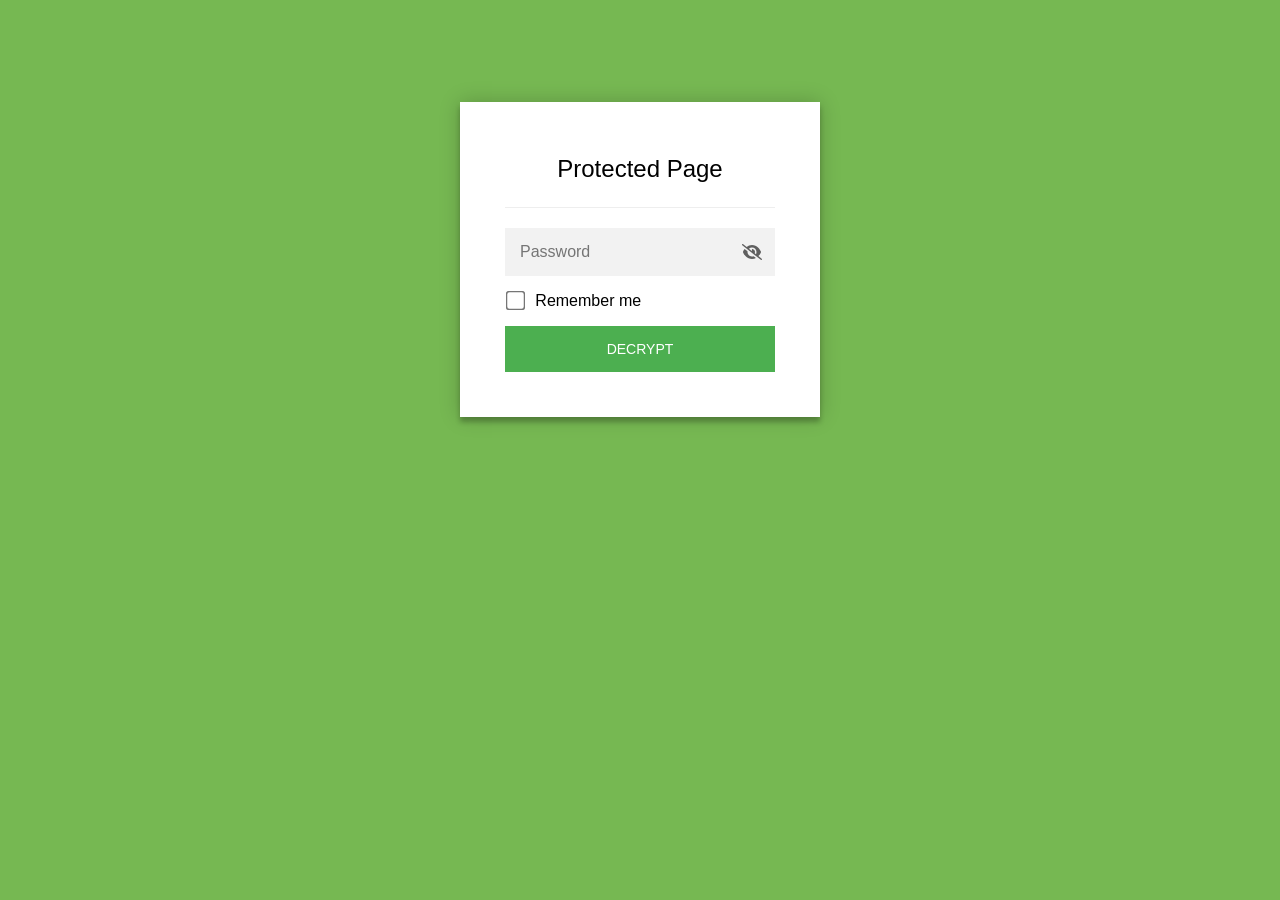
==== brightbid.html @ 8897394f "Portfolio Built from main at 8172bd6. Output only: no shared history, no working material, no unrele" ====
<!DOCTYPE html>
<html class="staticrypt-html">
    <head>
        <meta charset="utf-8" />
        <title>Protected Page</title>
        <meta name="viewport" content="width=device-width, initial-scale=1" />

        <!-- do not cache this page -->
        <meta http-equiv="cache-control" content="max-age=0" />
        <meta http-equiv="cache-control" content="no-cache" />
        <meta http-equiv="expires" content="0" />
        <meta http-equiv="expires" content="Tue, 01 Jan 1980 1:00:00 GMT" />
        <meta http-equiv="pragma" content="no-cache" />

        <style>
            .staticrypt-hr {
                margin-top: 20px;
                margin-bottom: 20px;
                border: 0;
                border-top: 1px solid #eee;
            }

            .staticrypt-page {
                width: 360px;
                padding: 8% 0 0;
                margin: auto;
                box-sizing: border-box;
            }

            .staticrypt-form {
                position: relative;
                z-index: 1;
                background: #ffffff;
                max-width: 360px;
                margin: 0 auto 100px;
                padding: 45px;
                text-align: center;
                box-shadow: 0 0 20px 0 rgba(0, 0, 0, 0.2), 0 5px 5px 0 rgba(0, 0, 0, 0.24);
            }

            .staticrypt-form input[type="password"],
            input[type="text"] {
                background: inherit;
                border: 0;
                box-sizing: border-box; /* This ensures padding is included in the total width */
                font-size: 14px;
                outline: 0;
                padding: 15px 30px 15px 15px; /* Adjust the padding to ensure there is space for the icon */
                width: 100%;
            }

            .staticrypt-password-container {
                position: relative;
                outline: 0;
                background: #f2f2f2;
                width: 100%;
                border: 0;
                margin: 0 0 15px;
                box-sizing: border-box;
            }

            .staticrypt-toggle-password-visibility {
                cursor: pointer;
                height: 20px;
                opacity: 60%;
                padding: 13px;
                position: absolute;
                right: 0;
                top: 50%;
                transform: translateY(-50%);
                width: 20px;
            }

            .staticrypt-form .staticrypt-decrypt-button {
                text-transform: uppercase;
                outline: 0;
                background: #4CAF50;
                width: 100%;
                border: 0;
                padding: 15px;
                color: #ffffff;
                font-size: 14px;
                cursor: pointer;
            }

            .staticrypt-form .staticrypt-decrypt-button:hover,
            .staticrypt-form .staticrypt-decrypt-button:active,
            .staticrypt-form .staticrypt-decrypt-button:focus {
                background: #4CAF50;
                filter: brightness(92%);
            }

            .staticrypt-html {
                height: 100%;
            }

            .staticrypt-body {
                height: 100%;
                margin: 0;
            }

            .staticrypt-content {
                height: 100%;
                margin-bottom: 1em;
                background: #76B852;
                font-family: "Arial", sans-serif;
                -webkit-font-smoothing: antialiased;
                -moz-osx-font-smoothing: grayscale;
            }

            .staticrypt-instructions {
                margin-top: -1em;
                margin-bottom: 1em;
            }

            .staticrypt-title {
                font-size: 1.5em;
            }

            label.staticrypt-remember {
                display: flex;
                align-items: center;
                margin-bottom: 1em;
            }

            .staticrypt-remember input[type="checkbox"] {
                transform: scale(1.5);
                margin-right: 1em;
            }

            .hidden {
                display: none !important;
            }

            .staticrypt-spinner-container {
                height: 100%;
                display: flex;
                align-items: center;
                justify-content: center;
            }

            .staticrypt-spinner {
                display: inline-block;
                width: 2rem;
                height: 2rem;
                vertical-align: text-bottom;
                border: 0.25em solid gray;
                border-right-color: transparent;
                border-radius: 50%;
                -webkit-animation: spinner-border 0.75s linear infinite;
                animation: spinner-border 0.75s linear infinite;
                animation-duration: 0.75s;
                animation-timing-function: linear;
                animation-delay: 0s;
                animation-iteration-count: infinite;
                animation-direction: normal;
                animation-fill-mode: none;
                animation-play-state: running;
                animation-name: spinner-border;
            }

            @keyframes spinner-border {
                100% {
                    transform: rotate(360deg);
                }
            }

            @media screen and (-webkit-min-device-pixel-ratio: 0) {
                .staticrypt-form input[type="password"],
                input[type="text"] {
                    font-size: 16px;
                }
            }
        </style>
    </head>

    <body class="staticrypt-body">
        <div id="staticrypt_loading" class="staticrypt-spinner-container">
            <div class="staticrypt-spinner"></div>
        </div>

        <div id="staticrypt_content" class="staticrypt-content hidden">
            <div class="staticrypt-page">
                <div class="staticrypt-form">
                    <div class="staticrypt-instructions">
                        <p class="staticrypt-title">Protected Page</p>
                        <p></p>
                    </div>

                    <hr class="staticrypt-hr" />

                    <form id="staticrypt-form" action="#" method="post">
                        <div class="staticrypt-password-container">
                            <input
                                id="staticrypt-password"
                                type="password"
                                name="password"
                                placeholder="Password"
                                autofocus
                            />

                            <img
                                class="staticrypt-toggle-password-visibility"
                                alt="Show password"
                                title="Show password"
                                src="[data-uri]"
                            />
                        </div>

                        <label id="staticrypt-remember-label" class="staticrypt-remember hidden">
                            <input id="staticrypt-remember" type="checkbox" name="remember" />
                            Remember me
                        </label>

                        <input type="submit" class="staticrypt-decrypt-button" value="DECRYPT" />
                    </form>
                </div>
            </div>
        </div>

        <script>
            // these variables will be filled when generating the file - the template format is 'variable_name'
            const staticryptInitiator = ((function(){
  const exports = {};
  const cryptoEngine = ((function(){
  const exports = {};
  const { subtle } = crypto;

const IV_BITS = 16 * 8;
const HEX_BITS = 4;
const ENCRYPTION_ALGO = "AES-CBC";

/**
 * Translates between utf8 encoded hexadecimal strings
 * and Uint8Array bytes.
 */
const HexEncoder = {
    /**
     * hex string -> bytes
     * @param {string} hexString
     * @returns {Uint8Array}
     */
    parse: function (hexString) {
        if (hexString.length % 2 !== 0) throw "Invalid hexString";
        const arrayBuffer = new Uint8Array(hexString.length / 2);

        for (let i = 0; i < hexString.length; i += 2) {
            const byteValue = parseInt(hexString.substring(i, i + 2), 16);
            if (isNaN(byteValue)) {
                throw "Invalid hexString";
            }
            arrayBuffer[i / 2] = byteValue;
        }
        return arrayBuffer;
    },

    /**
     * bytes -> hex string
     * @param {Uint8Array} bytes
     * @returns {string}
     */
    stringify: function (bytes) {
        const hexBytes = [];

        for (let i = 0; i < bytes.length; ++i) {
            let byteString = bytes[i].toString(16);
            if (byteString.length < 2) {
                byteString = "0" + byteString;
            }
            hexBytes.push(byteString);
        }
        return hexBytes.join("");
    },
};

/**
 * Translates between utf8 strings and Uint8Array bytes.
 */
const UTF8Encoder = {
    parse: function (str) {
        return new TextEncoder().encode(str);
    },

    stringify: function (bytes) {
        return new TextDecoder().decode(bytes);
    },
};

/**
 * Salt and encrypt a msg with a password.
 */
async function encrypt(msg, hashedPassword) {
    // Must be 16 bytes, unpredictable, and preferably cryptographically random. However, it need not be secret.
    // https://developer.mozilla.org/en-US/docs/Web/API/SubtleCrypto/encrypt#parameters
    const iv = crypto.getRandomValues(new Uint8Array(IV_BITS / 8));

    const key = await subtle.importKey("raw", HexEncoder.parse(hashedPassword), ENCRYPTION_ALGO, false, ["encrypt"]);

    const encrypted = await subtle.encrypt(
        {
            name: ENCRYPTION_ALGO,
            iv: iv,
        },
        key,
        UTF8Encoder.parse(msg)
    );

    // iv will be 32 hex characters, we prepend it to the ciphertext for use in decryption
    return HexEncoder.stringify(iv) + HexEncoder.stringify(new Uint8Array(encrypted));
}
exports.encrypt = encrypt;

/**
 * Decrypt a salted msg using a password.
 *
 * @param {string} encryptedMsg
 * @param {string} hashedPassword
 * @returns {Promise<string>}
 */
async function decrypt(encryptedMsg, hashedPassword) {
    const ivLength = IV_BITS / HEX_BITS;
    const iv = HexEncoder.parse(encryptedMsg.substring(0, ivLength));
    const encrypted = encryptedMsg.substring(ivLength);

    const key = await subtle.importKey("raw", HexEncoder.parse(hashedPassword), ENCRYPTION_ALGO, false, ["decrypt"]);

    const outBuffer = await subtle.decrypt(
        {
            name: ENCRYPTION_ALGO,
            iv: iv,
        },
        key,
        HexEncoder.parse(encrypted)
    );

    return UTF8Encoder.stringify(new Uint8Array(outBuffer));
}
exports.decrypt = decrypt;

/**
 * Salt and hash the password so it can be stored in localStorage without opening a password reuse vulnerability.
 *
 * @param {string} password
 * @param {string} salt
 * @returns {Promise<string>}
 */
async function hashPassword(password, salt) {
    // we hash the password in multiple steps, each adding more iterations. This is because we used to allow less
    // iterations, so for backward compatibility reasons, we need to support going from that to more iterations.
    let hashedPassword = await hashLegacyRound(password, salt);

    hashedPassword = await hashSecondRound(hashedPassword, salt);

    return hashThirdRound(hashedPassword, salt);
}
exports.hashPassword = hashPassword;

/**
 * This hashes the password with 1k iterations. This is a low number, we need this function to support backwards
 * compatibility.
 *
 * @param {string} password
 * @param {string} salt
 * @returns {Promise<string>}
 */
function hashLegacyRound(password, salt) {
    return pbkdf2(password, salt, 1000, "SHA-1");
}
exports.hashLegacyRound = hashLegacyRound;

/**
 * Add a second round of iterations. This is because we used to use 1k, so for backwards compatibility with
 * remember-me/autodecrypt links, we need to support going from that to more iterations.
 *
 * @param hashedPassword
 * @param salt
 * @returns {Promise<string>}
 */
function hashSecondRound(hashedPassword, salt) {
    return pbkdf2(hashedPassword, salt, 14000, "SHA-256");
}
exports.hashSecondRound = hashSecondRound;

/**
 * Add a third round of iterations to bring total number to 600k. This is because we used to use 1k, then 15k, so for
 * backwards compatibility with remember-me/autodecrypt links, we need to support going from that to more iterations.
 *
 * @param hashedPassword
 * @param salt
 * @returns {Promise<string>}
 */
function hashThirdRound(hashedPassword, salt) {
    return pbkdf2(hashedPassword, salt, 585000, "SHA-256");
}
exports.hashThirdRound = hashThirdRound;

/**
 * Salt and hash the password so it can be stored in localStorage without opening a password reuse vulnerability.
 *
 * @param {string} password
 * @param {string} salt
 * @param {int} iterations
 * @param {string} hashAlgorithm
 * @returns {Promise<string>}
 */
async function pbkdf2(password, salt, iterations, hashAlgorithm) {
    const key = await subtle.importKey("raw", UTF8Encoder.parse(password), "PBKDF2", false, ["deriveBits"]);

    const keyBytes = await subtle.deriveBits(
        {
            name: "PBKDF2",
            hash: hashAlgorithm,
            iterations,
            salt: UTF8Encoder.parse(salt),
        },
        key,
        256
    );

    return HexEncoder.stringify(new Uint8Array(keyBytes));
}

function generateRandomSalt() {
    const bytes = crypto.getRandomValues(new Uint8Array(128 / 8));

    return HexEncoder.stringify(new Uint8Array(bytes));
}
exports.generateRandomSalt = generateRandomSalt;

async function signMessage(hashedPassword, message) {
    const key = await subtle.importKey(
        "raw",
        HexEncoder.parse(hashedPassword),
        {
            name: "HMAC",
            hash: "SHA-256",
        },
        false,
        ["sign"]
    );
    const signature = await subtle.sign("HMAC", key, UTF8Encoder.parse(message));

    return HexEncoder.stringify(new Uint8Array(signature));
}
exports.signMessage = signMessage;

function getRandomAlphanum() {
    const possibleCharacters = "abcdefghijklmnopqrstuvwxyzABCDEFGHIJKLMNOPQRSTUVWXYZ0123456789";

    let byteArray;
    let parsedInt;

    // Keep generating new random bytes until we get a value that falls
    // within a range that can be evenly divided by possibleCharacters.length
    do {
        byteArray = crypto.getRandomValues(new Uint8Array(1));
        // extract the lowest byte to get an int from 0 to 255 (probably unnecessary, since we're only generating 1 byte)
        parsedInt = byteArray[0] & 0xff;
    } while (parsedInt >= 256 - (256 % possibleCharacters.length));

    // Take the modulo of the parsed integer to get a random number between 0 and totalLength - 1
    const randomIndex = parsedInt % possibleCharacters.length;

    return possibleCharacters[randomIndex];
}

/**
 * Generate a random string of a given length.
 *
 * @param {int} length
 * @returns {string}
 */
function generateRandomString(length) {
    let randomString = "";

    for (let i = 0; i < length; i++) {
        randomString += getRandomAlphanum();
    }

    return randomString;
}
exports.generateRandomString = generateRandomString;

  return exports;
})());
const codec = ((function(){
  const exports = {};
  /**
 * Initialize the codec with the provided cryptoEngine - this return functions to encode and decode messages.
 *
 * @param cryptoEngine - the engine to use for encryption / decryption
 */
function init(cryptoEngine) {
    const exports = {};

    /**
     * Top-level function for encoding a message.
     * Includes password hashing, encryption, and signing.
     *
     * @param {string} msg
     * @param {string} password
     * @param {string} salt
     *
     * @returns {string} The encoded text
     */
    async function encode(msg, password, salt) {
        const hashedPassword = await cryptoEngine.hashPassword(password, salt);

        const encrypted = await cryptoEngine.encrypt(msg, hashedPassword);

        // we use the hashed password in the HMAC because this is effectively what will be used a password (so we can store
        // it in localStorage safely, we don't use the clear text password)
        const hmac = await cryptoEngine.signMessage(hashedPassword, encrypted);

        return hmac + encrypted;
    }
    exports.encode = encode;

    /**
     * Encode using a password that has already been hashed. This is useful to encode multiple messages in a row, that way
     * we don't need to hash the password multiple times.
     *
     * @param {string} msg
     * @param {string} hashedPassword
     *
     * @returns {string} The encoded text
     */
    async function encodeWithHashedPassword(msg, hashedPassword) {
        const encrypted = await cryptoEngine.encrypt(msg, hashedPassword);

        // we use the hashed password in the HMAC because this is effectively what will be used a password (so we can store
        // it in localStorage safely, we don't use the clear text password)
        const hmac = await cryptoEngine.signMessage(hashedPassword, encrypted);

        return hmac + encrypted;
    }
    exports.encodeWithHashedPassword = encodeWithHashedPassword;

    /**
     * Top-level function for decoding a message.
     * Includes signature check and decryption.
     *
     * @param {string} signedMsg
     * @param {string} hashedPassword
     * @param {string} salt
     * @param {int} backwardCompatibleAttempt
     * @param {string} originalPassword
     *
     * @returns {Object} {success: true, decoded: string} | {success: false, message: string}
     */
    async function decode(signedMsg, hashedPassword, salt, backwardCompatibleAttempt = 0, originalPassword = "") {
        const encryptedHMAC = signedMsg.substring(0, 64);
        const encryptedMsg = signedMsg.substring(64);
        const decryptedHMAC = await cryptoEngine.signMessage(hashedPassword, encryptedMsg);

        if (decryptedHMAC !== encryptedHMAC) {
            // we have been raising the number of iterations in the hashing algorithm multiple times, so to support the old
            // remember-me/autodecrypt links we need to try bringing the old hashes up to speed.
            originalPassword = originalPassword || hashedPassword;
            if (backwardCompatibleAttempt === 0) {
                const updatedHashedPassword = await cryptoEngine.hashThirdRound(originalPassword, salt);

                return decode(signedMsg, updatedHashedPassword, salt, backwardCompatibleAttempt + 1, originalPassword);
            }
            if (backwardCompatibleAttempt === 1) {
                let updatedHashedPassword = await cryptoEngine.hashSecondRound(originalPassword, salt);
                updatedHashedPassword = await cryptoEngine.hashThirdRound(updatedHashedPassword, salt);

                return decode(signedMsg, updatedHashedPassword, salt, backwardCompatibleAttempt + 1, originalPassword);
            }

            return { success: false, message: "Signature mismatch" };
        }

        return {
            success: true,
            decoded: await cryptoEngine.decrypt(encryptedMsg, hashedPassword),
        };
    }
    exports.decode = decode;

    return exports;
}
exports.init = init;

  return exports;
})());
const decode = codec.init(cryptoEngine).decode;

/**
 * Initialize the staticrypt module, that exposes functions callbable by the password_template.
 *
 * @param {{
 *  staticryptEncryptedMsgUniqueVariableName: string,
 *  isRememberEnabled: boolean,
 *  rememberDurationInDays: number,
 *  staticryptSaltUniqueVariableName: string,
 * }} staticryptConfig - object of data that is stored on the password_template at encryption time.
 *
 * @param {{
 *  rememberExpirationKey: string,
 *  rememberPassphraseKey: string,
 *  replaceHtmlCallback: function,
 *  clearLocalStorageCallback: function,
 * }} templateConfig - object of data that can be configured by a custom password_template.
 */
function init(staticryptConfig, templateConfig) {
    const exports = {};

    /**
     * Decrypt our encrypted page, replace the whole HTML.
     *
     * @param {string} hashedPassword
     * @returns {Promise<boolean>}
     */
    async function decryptAndReplaceHtml(hashedPassword) {
        const { staticryptEncryptedMsgUniqueVariableName, staticryptSaltUniqueVariableName } = staticryptConfig;
        const { replaceHtmlCallback } = templateConfig;

        const result = await decode(
            staticryptEncryptedMsgUniqueVariableName,
            hashedPassword,
            staticryptSaltUniqueVariableName
        );
        if (!result.success) {
            return false;
        }
        const plainHTML = result.decoded;

        // if the user configured a callback call it, otherwise just replace the whole HTML
        if (typeof replaceHtmlCallback === "function") {
            replaceHtmlCallback(plainHTML);
        } else {
            document.write(plainHTML);
            document.close();
        }

        return true;
    }

    /**
     * Attempt to decrypt the page and replace the whole HTML.
     *
     * @param {string} password
     * @param {boolean} isRememberChecked
     *
     * @returns {Promise<{isSuccessful: boolean, hashedPassword?: string}>} - we return an object, so that if we want to
     *   expose more information in the future we can do it without breaking the password_template
     */
    async function handleDecryptionOfPage(password, isRememberChecked) {
        const { staticryptSaltUniqueVariableName } = staticryptConfig;

        // decrypt and replace the whole page
        const hashedPassword = await cryptoEngine.hashPassword(password, staticryptSaltUniqueVariableName);
        return handleDecryptionOfPageFromHash(hashedPassword, isRememberChecked);
    }
    exports.handleDecryptionOfPage = handleDecryptionOfPage;

    async function handleDecryptionOfPageFromHash(hashedPassword, isRememberChecked) {
        const { isRememberEnabled, rememberDurationInDays } = staticryptConfig;
        const { rememberExpirationKey, rememberPassphraseKey } = templateConfig;

        const isDecryptionSuccessful = await decryptAndReplaceHtml(hashedPassword);

        if (!isDecryptionSuccessful) {
            return {
                isSuccessful: false,
                hashedPassword,
            };
        }

        // remember the hashedPassword and set its expiration if necessary
        if (isRememberEnabled && isRememberChecked) {
            window.localStorage.setItem(rememberPassphraseKey, hashedPassword);

            // set the expiration if the duration isn't 0 (meaning no expiration)
            if (rememberDurationInDays > 0) {
                window.localStorage.setItem(
                    rememberExpirationKey,
                    (new Date().getTime() + rememberDurationInDays * 24 * 60 * 60 * 1000).toString()
                );
            }
        }

        return {
            isSuccessful: true,
            hashedPassword,
        };
    }
    exports.handleDecryptionOfPageFromHash = handleDecryptionOfPageFromHash;

    /**
     * Clear localstorage from staticrypt related values
     */
    function clearLocalStorage() {
        const { clearLocalStorageCallback, rememberExpirationKey, rememberPassphraseKey } = templateConfig;

        if (typeof clearLocalStorageCallback === "function") {
            clearLocalStorageCallback();
        } else {
            localStorage.removeItem(rememberPassphraseKey);
            localStorage.removeItem(rememberExpirationKey);
        }
    }

    async function handleDecryptOnLoad() {
        let isSuccessful = await decryptOnLoadFromUrl();

        if (!isSuccessful) {
            isSuccessful = await decryptOnLoadFromRememberMe();
        }

        return { isSuccessful };
    }
    exports.handleDecryptOnLoad = handleDecryptOnLoad;

    /**
     * Clear storage if we are logging out
     *
     * @returns {boolean} - whether we logged out
     */
    function logoutIfNeeded() {
        const logoutKey = "staticrypt_logout";

        // handle logout through query param
        const queryParams = new URLSearchParams(window.location.search);
        if (queryParams.has(logoutKey)) {
            clearLocalStorage();
            return true;
        }

        // handle logout through URL fragment
        const hash = window.location.hash.substring(1);
        if (hash.includes(logoutKey)) {
            clearLocalStorage();
            return true;
        }

        return false;
    }

    /**
     * To be called on load: check if we want to try to decrypt and replace the HTML with the decrypted content, and
     * try to do it if needed.
     *
     * @returns {Promise<boolean>} true if we derypted and replaced the whole page, false otherwise
     */
    async function decryptOnLoadFromRememberMe() {
        const { rememberDurationInDays } = staticryptConfig;
        const { rememberExpirationKey, rememberPassphraseKey } = templateConfig;

        // if we are login out, terminate
        if (logoutIfNeeded()) {
            return false;
        }

        // if there is expiration configured, check if we're not beyond the expiration
        if (rememberDurationInDays && rememberDurationInDays > 0) {
            const expiration = localStorage.getItem(rememberExpirationKey),
                isExpired = expiration && new Date().getTime() > parseInt(expiration);

            if (isExpired) {
                clearLocalStorage();
                return false;
            }
        }

        const hashedPassword = localStorage.getItem(rememberPassphraseKey);

        if (hashedPassword) {
            // try to decrypt
            const isDecryptionSuccessful = await decryptAndReplaceHtml(hashedPassword);

            // if the decryption is unsuccessful the password might be wrong - silently clear the saved data and let
            // the user fill the password form again
            if (!isDecryptionSuccessful) {
                clearLocalStorage();
                return false;
            }

            return true;
        }

        return false;
    }

    async function decryptOnLoadFromUrl() {
        const passwordKey = "staticrypt_pwd";
        const rememberMeKey = "remember_me";

        // try to get the password from the query param (for backward compatibility - we now want to avoid this method,
        // since it sends the hashed password to the server which isn't needed)
        const queryParams = new URLSearchParams(window.location.search);
        const hashedPasswordQuery = queryParams.get(passwordKey);
        const rememberMeQuery = queryParams.get(rememberMeKey);

        const urlFragment = window.location.hash.substring(1);
        // get the password from the url fragment
        const hashedPasswordRegexMatch = urlFragment.match(new RegExp(passwordKey + "=([^&]*)"));
        const hashedPasswordFragment = hashedPasswordRegexMatch ? hashedPasswordRegexMatch[1] : null;
        const rememberMeFragment = urlFragment.includes(rememberMeKey);

        const hashedPassword = hashedPasswordFragment || hashedPasswordQuery;
        const rememberMe = rememberMeFragment || rememberMeQuery;

        if (hashedPassword) {
            return handleDecryptionOfPageFromHash(hashedPassword, rememberMe);
        }

        return false;
    }

    return exports;
}
exports.init = init;

  return exports;
})());
            const templateError = "Bad password!",
                templateToggleAltShow = "Show password",
                templateToggleAltHide = "Hide password",
                isRememberEnabled = true,
                staticryptConfig = {"staticryptEncryptedMsgUniqueVariableName":"[base64]","isRememberEnabled":true,"rememberDurationInDays":30,"staticryptSaltUniqueVariableName":"61675586ed1fb20c88b6c88d6d64da30"};

            // you can edit these values to customize some of the behavior of StatiCrypt
            const templateConfig = {
                rememberExpirationKey: "staticrypt_expiration",
                rememberPassphraseKey: "staticrypt_passphrase",
                replaceHtmlCallback: null,
                clearLocalStorageCallback: null,
            };

            // init the staticrypt engine
            const staticrypt = staticryptInitiator.init(staticryptConfig, templateConfig);

            // try to automatically decrypt on load if there is a saved password
            window.onload = async function () {
                const { isSuccessful } = await staticrypt.handleDecryptOnLoad();

                // if we didn't decrypt anything on load, show the password prompt. Otherwise the content has already been
                // replaced, no need to do anything
                if (!isSuccessful) {
                    // hide loading screen
                    document.getElementById("staticrypt_loading").classList.add("hidden");
                    document.getElementById("staticrypt_content").classList.remove("hidden");
                    document.getElementById("staticrypt-password").focus();

                    // show the remember me checkbox
                    if (isRememberEnabled) {
                        document.getElementById("staticrypt-remember-label").classList.remove("hidden");
                    }
                }
            };

            // toggle password visibility
            const toggleIcon = document.querySelector(".staticrypt-toggle-password-visibility");
            // these two icons are coming from FontAwesome
            const imgSrcEyeClosed =
                "[data-uri]";
            const imgSrcEyeOpened =
                "[data-uri]";
            toggleIcon.addEventListener("click", function () {
                const passwordInput = document.getElementById("staticrypt-password");
                if (passwordInput.type === "password") {
                    passwordInput.type = "text";
                    toggleIcon.src = imgSrcEyeOpened;
                    toggleIcon.alt = templateToggleAltHide;
                    toggleIcon.title = templateToggleAltHide;
                } else {
                    passwordInput.type = "password";
                    toggleIcon.src = imgSrcEyeClosed;
                    toggleIcon.alt = templateToggleAltShow;
                    toggleIcon.title = templateToggleAltShow;
                }
            });

            // handle password form submission
            document.getElementById("staticrypt-form").addEventListener("submit", async function (e) {
                e.preventDefault();

                const password = document.getElementById("staticrypt-password").value,
                    isRememberChecked = document.getElementById("staticrypt-remember").checked;

                const { isSuccessful } = await staticrypt.handleDecryptionOfPage(password, isRememberChecked);

                if (!isSuccessful) {
                    alert(templateError);
                }
            });
        </script>
    </body>
</html>
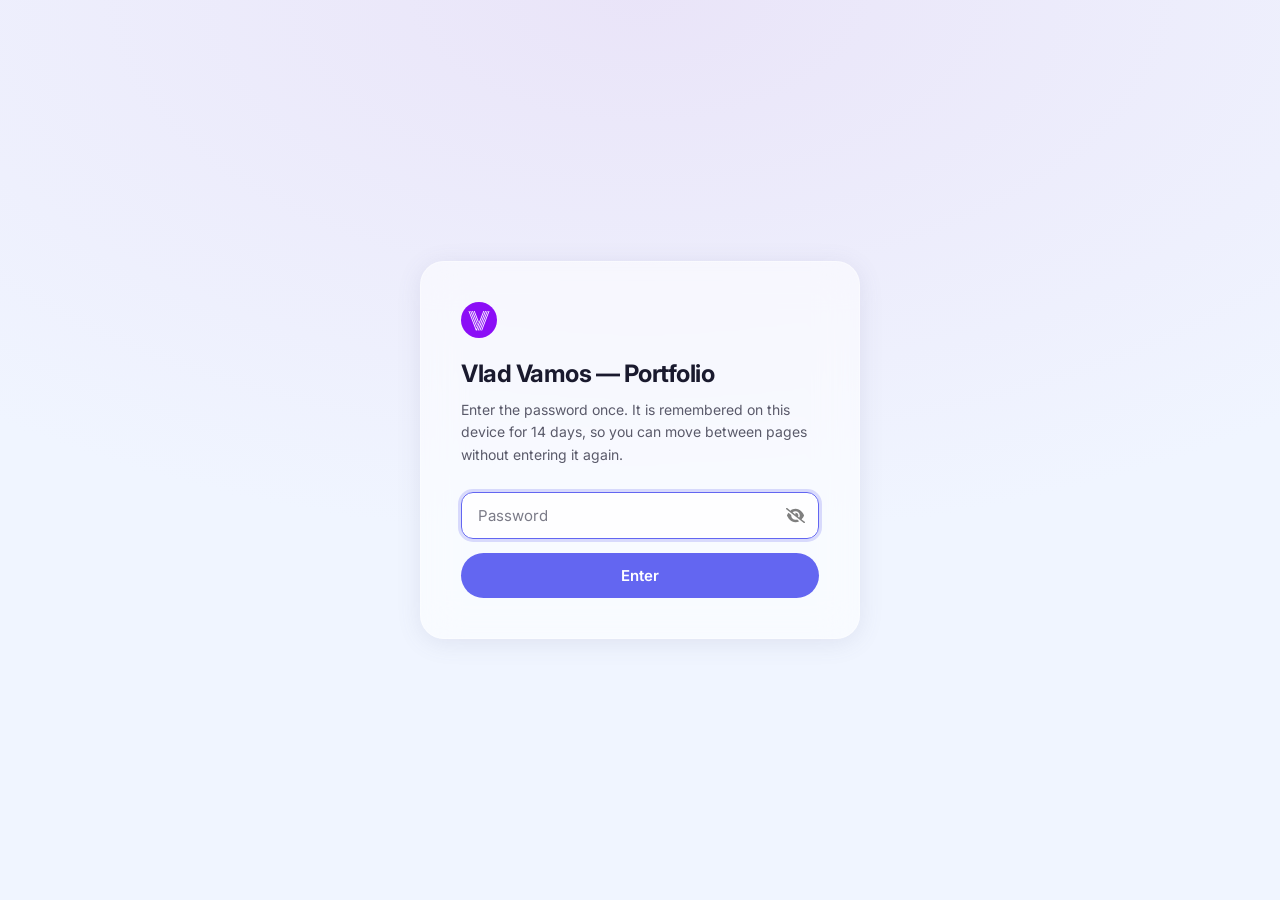
==== commit 9bef3cee: "Portfolio Built from main at 4f2e4e0. Output only: no shared history, no working material, no unrele" ====
--- a/brightbid.html
+++ b/brightbid.html
@@ -1,8 +1,21 @@
 <!DOCTYPE html>
 <html class="staticrypt-html">
     <head>
+        <script>
+            // scripts/theme.js stores the visitor's choice under "theme"; honour it
+            // here so the gate isn't light while the site behind it is dark.
+            try {
+                var _t = localStorage.getItem("theme");
+                if (_t === "dark" || _t === "light") {
+                    document.documentElement.setAttribute("data-theme", _t);
+                }
+            } catch (e) { /* private mode: fall back to prefers-color-scheme */ }
+        </script>
+        <link rel="preconnect" href="https://fonts.googleapis.com" />
+        <link rel="preconnect" href="https://fonts.gstatic.com" crossorigin />
+        <link href="https://fonts.googleapis.com/css2?family=Inter:wght@400;500;600;700&display=swap" rel="stylesheet" />
         <meta charset="utf-8" />
-        <title>Protected Page</title>
+        <title>Vlad Vamos — Portfolio</title>
         <meta name="viewport" content="width=device-width, initial-scale=1" />
 
         <!-- do not cache this page -->
@@ -13,163 +26,243 @@
         <meta http-equiv="pragma" content="no-cache" />
 
         <style>
-            .staticrypt-hr {
-                margin-top: 20px;
-                margin-bottom: 20px;
-                border: 0;
-                border-top: 1px solid #eee;
-            }
-
-            .staticrypt-page {
-                width: 360px;
-                padding: 8% 0 0;
-                margin: auto;
-                box-sizing: border-box;
-            }
-
-            .staticrypt-form {
-                position: relative;
-                z-index: 1;
-                background: #ffffff;
-                max-width: 360px;
-                margin: 0 auto 100px;
-                padding: 45px;
-                text-align: center;
-                box-shadow: 0 0 20px 0 rgba(0, 0, 0, 0.2), 0 5px 5px 0 rgba(0, 0, 0, 0.24);
-            }
-
-            .staticrypt-form input[type="password"],
-            input[type="text"] {
-                background: inherit;
-                border: 0;
-                box-sizing: border-box; /* This ensures padding is included in the total width */
-                font-size: 14px;
-                outline: 0;
-                padding: 15px 30px 15px 15px; /* Adjust the padding to ensure there is space for the icon */
-                width: 100%;
-            }
-
-            .staticrypt-password-container {
-                position: relative;
-                outline: 0;
-                background: #f2f2f2;
-                width: 100%;
-                border: 0;
-                margin: 0 0 15px;
-                box-sizing: border-box;
-            }
-
-            .staticrypt-toggle-password-visibility {
-                cursor: pointer;
-                height: 20px;
-                opacity: 60%;
-                padding: 13px;
-                position: absolute;
-                right: 0;
-                top: 50%;
-                transform: translateY(-50%);
-                width: 20px;
-            }
-
-            .staticrypt-form .staticrypt-decrypt-button {
-                text-transform: uppercase;
-                outline: 0;
-                background: #4CAF50;
-                width: 100%;
-                border: 0;
-                padding: 15px;
-                color: #ffffff;
-                font-size: 14px;
-                cursor: pointer;
-            }
-
-            .staticrypt-form .staticrypt-decrypt-button:hover,
-            .staticrypt-form .staticrypt-decrypt-button:active,
-            .staticrypt-form .staticrypt-decrypt-button:focus {
-                background: #4CAF50;
-                filter: brightness(92%);
-            }
-
-            .staticrypt-html {
-                height: 100%;
-            }
+            /* ============================================
+               Password gate — same design language as the portfolio.
+               Tokens copied from styles/main.css rather than linked: this page
+               is the thing standing between a visitor and the site, so it must
+               render correctly with no external stylesheet.
+               ============================================ */
+            :root {
+                --color-bg: #f8f9fc;
+                --color-text: #1a1a2e;
+                --color-text-secondary: #5a5a6a;
+                --color-accent: #6366f1;
+                --color-accent-dark: #4f46e5;
+                --color-border: rgba(0, 0, 0, 0.08);
+                --grad-start: rgba(200, 180, 240, 0.30);
+                --grad-end: rgba(240, 245, 255, 1);
+                --glass-bg: rgba(255, 255, 255, 0.55);
+                --glass-border: rgba(255, 255, 255, 0.35);
+                --shadow-card: 0 4px 24px rgba(100, 100, 140, 0.12);
+                --field-bg: rgba(255, 255, 255, 0.75);
+                --on-accent: #ffffff;
+            }
+
+            [data-theme="dark"] {
+                --color-bg: #0f0f14;
+                --color-text: #f0f0f5;
+                --color-text-secondary: #a0a0b0;
+                --color-accent: #818cf8;
+                --color-accent-dark: #6366f1;
+                --color-border: rgba(255, 255, 255, 0.08);
+                --grad-start: rgba(40, 20, 60, 0.5);
+                --grad-end: rgba(10, 10, 15, 1);
+                --glass-bg: rgba(255, 255, 255, 0.07);
+                --glass-border: rgba(255, 255, 255, 0.12);
+                --shadow-card: 0 4px 24px rgba(0, 0, 0, 0.4);
+                --field-bg: rgba(255, 255, 255, 0.06);
+                --on-accent: #0f0f14;
+            }
+
+            @media (prefers-color-scheme: dark) {
+                :root:not([data-theme="light"]) {
+                    --color-bg: #0f0f14;
+                    --color-text: #f0f0f5;
+                    --color-text-secondary: #a0a0b0;
+                    --color-accent: #818cf8;
+                    --color-accent-dark: #6366f1;
+                    --color-border: rgba(255, 255, 255, 0.08);
+                    --grad-start: rgba(40, 20, 60, 0.5);
+                    --grad-end: rgba(10, 10, 15, 1);
+                    --glass-bg: rgba(255, 255, 255, 0.07);
+                    --glass-border: rgba(255, 255, 255, 0.12);
+                    --shadow-card: 0 4px 24px rgba(0, 0, 0, 0.4);
+                    --field-bg: rgba(255, 255, 255, 0.06);
+                    --on-accent: #0f0f14;
+                }
+            }
+
+            * { box-sizing: border-box; }
+
+            html, body { height: 100%; }
 
             .staticrypt-body {
-                height: 100%;
                 margin: 0;
-            }
-
-            .staticrypt-content {
-                height: 100%;
-                margin-bottom: 1em;
-                background: #76B852;
-                font-family: "Arial", sans-serif;
-                -webkit-font-smoothing: antialiased;
-                -moz-osx-font-smoothing: grayscale;
-            }
-
-            .staticrypt-instructions {
-                margin-top: -1em;
-                margin-bottom: 1em;
-            }
-
-            .staticrypt-title {
-                font-size: 1.5em;
-            }
-
-            label.staticrypt-remember {
-                display: flex;
-                align-items: center;
-                margin-bottom: 1em;
-            }
-
-            .staticrypt-remember input[type="checkbox"] {
-                transform: scale(1.5);
-                margin-right: 1em;
-            }
-
-            .hidden {
-                display: none !important;
-            }
-
-            .staticrypt-spinner-container {
-                height: 100%;
+                min-height: 100%;
+                padding: 24px;
                 display: flex;
                 align-items: center;
                 justify-content: center;
-            }
-
+                font-family: 'Inter', -apple-system, BlinkMacSystemFont, 'Segoe UI', Roboto, sans-serif;
+                color: var(--color-text);
+                background:
+                    radial-gradient(ellipse 80% 60% at 50% 0%, var(--grad-start) 0%, var(--grad-end) 100%),
+                    var(--color-bg);
+                -webkit-font-smoothing: antialiased;
+            }
+
+            .hidden { display: none !important; }
+
+            /* Loading spinner, in the accent rather than the stock green */
+            .staticrypt-spinner-container {
+                display: flex;
+                align-items: center;
+                justify-content: center;
+                min-height: 100vh;
+            }
             .staticrypt-spinner {
-                display: inline-block;
-                width: 2rem;
-                height: 2rem;
-                vertical-align: text-bottom;
-                border: 0.25em solid gray;
-                border-right-color: transparent;
+                width: 34px;
+                height: 34px;
+                border: 3px solid var(--color-border);
+                border-top-color: var(--color-accent);
                 border-radius: 50%;
-                -webkit-animation: spinner-border 0.75s linear infinite;
-                animation: spinner-border 0.75s linear infinite;
-                animation-duration: 0.75s;
-                animation-timing-function: linear;
-                animation-delay: 0s;
-                animation-iteration-count: infinite;
-                animation-direction: normal;
-                animation-fill-mode: none;
-                animation-play-state: running;
-                animation-name: spinner-border;
-            }
-
-            @keyframes spinner-border {
-                100% {
-                    transform: rotate(360deg);
-                }
-            }
-
-            @media screen and (-webkit-min-device-pixel-ratio: 0) {
-                .staticrypt-form input[type="password"],
-                input[type="text"] {
-                    font-size: 16px;
-                }
+                animation: staticrypt-spin 0.8s linear infinite;
+            }
+            @keyframes staticrypt-spin { to { transform: rotate(360deg); } }
+
+            .staticrypt-page { width: 100%; }
+
+            .staticrypt-form {
+                width: 100%;
+                max-width: 440px;
+                margin: 0 auto;
+                padding: 40px;
+                border-radius: 24px;
+                background: var(--glass-bg);
+                border: 1px solid var(--glass-border);
+                box-shadow: var(--shadow-card);
+                backdrop-filter: blur(20px);
+                -webkit-backdrop-filter: blur(20px);
+                animation: staticrypt-rise 0.5s cubic-bezier(0.16, 1, 0.3, 1) both;
+            }
+            @keyframes staticrypt-rise {
+                from { opacity: 0; transform: translateY(12px); }
+                to   { opacity: 1; transform: none; }
+            }
+
+            .staticrypt-mark {
+                width: 36px;
+                height: 36px;
+                display: block;
+                margin-bottom: 22px;
+                border-radius: 12px;
+            }
+
+            .staticrypt-instructions { margin-bottom: 26px; }
+
+            .staticrypt-title {
+                margin: 0 0 10px;
+                font-size: 24px;
+                font-weight: 700;
+                letter-spacing: -0.02em;
+                line-height: 1.2;
+            }
+
+            .staticrypt-instructions p:not(.staticrypt-title) {
+                margin: 0;
+                font-size: 14px;
+                line-height: 1.6;
+                color: var(--color-text-secondary);
+            }
+
+            /* The stock template rules a line under the heading; the portfolio
+               separates with space, so this stays out of the way. */
+            .staticrypt-hr { display: none; }
+
+            .staticrypt-password-container {
+                position: relative;
+                display: flex;
+                align-items: center;
+                margin-bottom: 14px;
+            }
+
+            #staticrypt-password {
+                width: 100%;
+                padding: 13px 46px 13px 16px;
+                font-family: inherit;
+                font-size: 15px;
+                color: var(--color-text);
+                background: var(--field-bg);
+                border: 1px solid var(--color-border);
+                border-radius: 12px;
+                transition: border-color 0.18s ease, box-shadow 0.18s ease;
+            }
+            #staticrypt-password::placeholder { color: var(--color-text-secondary); opacity: 0.8; }
+            #staticrypt-password:focus {
+                outline: none;
+                border-color: var(--color-accent);
+                box-shadow: 0 0 0 3px color-mix(in srgb, var(--color-accent) 22%, transparent);
+            }
+
+            .staticrypt-toggle-password-visibility {
+                position: absolute;
+                right: 14px;
+                width: 19px;
+                height: 19px;
+                cursor: pointer;
+                opacity: 0.5;
+                transition: opacity 0.18s ease;
+            }
+            .staticrypt-toggle-password-visibility:hover { opacity: 0.9; }
+            [data-theme="dark"] .staticrypt-toggle-password-visibility { filter: invert(1); }
+            @media (prefers-color-scheme: dark) {
+                :root:not([data-theme="light"]) .staticrypt-toggle-password-visibility { filter: invert(1); }
+            }
+
+            /* Remember-me is forced on and never shown. */
+            label.staticrypt-remember { display: none !important; }
+
+            .staticrypt-decrypt-button {
+                width: 100%;
+                padding: 13px 20px;
+                font-family: inherit;
+                font-size: 15px;
+                font-weight: 600;
+                color: var(--on-accent);
+                background: var(--color-accent);
+                border: none;
+                border-radius: 100px;
+                cursor: pointer;
+                transition: background 0.18s ease, transform 0.18s ease;
+            }
+            .staticrypt-decrypt-button:hover { background: var(--color-accent-dark); }
+            .staticrypt-decrypt-button:active { transform: translateY(1px); }
+            .staticrypt-decrypt-button:focus-visible {
+                outline: 2px solid var(--color-accent);
+                outline-offset: 3px;
+            }
+
+            /* Unlock: the frosted panel clears and lifts, then the real page
+               fades in underneath. Staticrypt replaces the whole document, so
+               the continuity comes from replaceHtmlCallback below holding the
+               write back until this has played. */
+            .staticrypt-unlocking .staticrypt-form {
+                animation: staticrypt-clear 420ms cubic-bezier(0.16, 1, 0.3, 1) forwards;
+            }
+            .staticrypt-unlocking .staticrypt-mark {
+                animation: staticrypt-mark-pop 420ms cubic-bezier(0.16, 1, 0.3, 1) forwards;
+            }
+            @keyframes staticrypt-clear {
+                from { opacity: 1; transform: scale(1); }
+                to   { opacity: 0; transform: scale(1.03); backdrop-filter: blur(0px); -webkit-backdrop-filter: blur(0px); }
+            }
+            @keyframes staticrypt-mark-pop {
+                40%  { transform: scale(1.12); }
+                to   { transform: scale(0.96); opacity: 0; }
+            }
+
+            @media (max-width: 480px) {
+                .staticrypt-body { padding: 16px; }
+                .staticrypt-form { padding: 28px 22px; border-radius: 20px; }
+                .staticrypt-title { font-size: 21px; }
+            }
+
+            @media (prefers-reduced-motion: reduce) {
+                .staticrypt-form { animation: none; }
+                .staticrypt-unlocking .staticrypt-form,
+                .staticrypt-unlocking .staticrypt-mark { animation: none; opacity: 0; }
+                .staticrypt-spinner { animation-duration: 2s; }
+                .staticrypt-decrypt-button, #staticrypt-password { transition: none; }
             }
         </style>
     </head>
@@ -182,9 +275,10 @@
         <div id="staticrypt_content" class="staticrypt-content hidden">
             <div class="staticrypt-page">
                 <div class="staticrypt-form">
+                    <svg class="staticrypt-mark" viewBox="0 0 24 24" fill="none" xmlns="http://www.w3.org/2000/svg" aria-hidden="true"><rect width="24" height="24" rx="12" fill="#8B0EF6"/><path d="M5 6H5.58963L10.2462 18.2385L14.9028 6H15.4849L10.541 19H9.9514L5 6ZM10.6242 16.1739L10.3143 16.8961L6.17171 6H6.75378L10.6242 16.1739ZM11.2063 14.6274L10.919 15.4046L7.34341 6H7.93305L11.2063 14.6274ZM11.7808 13.0574L11.4935 13.8502L8.51512 6H9.09719L11.7808 13.0574ZM18.4104 6H19L14.0486 19H13.4665L18.4104 6ZM17.2462 6H17.8283L12.8769 19H12.2948L17.2462 6ZM16.067 6H16.6566L11.7052 19H11.1231L16.067 6Z" fill="white"/></svg>
                     <div class="staticrypt-instructions">
-                        <p class="staticrypt-title">Protected Page</p>
-                        <p></p>
+                        <p class="staticrypt-title">Vlad Vamos — Portfolio</p>
+                        <p>Enter the password once. It is remembered on this device for 14 days, so you can move between pages without entering it again.</p>
                     </div>
 
                     <hr class="staticrypt-hr" />
@@ -208,11 +302,11 @@
                         </div>
 
                         <label id="staticrypt-remember-label" class="staticrypt-remember hidden">
-                            <input id="staticrypt-remember" type="checkbox" name="remember" />
+                            <input id="staticrypt-remember" type="checkbox" name="remember" checked />
                             Remember me
                         </label>
 
-                        <input type="submit" class="staticrypt-decrypt-button" value="DECRYPT" />
+                        <input type="submit" class="staticrypt-decrypt-button" value="Enter" />
                     </form>
                 </div>
             </div>
@@ -816,17 +910,48 @@
 
   return exports;
 })());
-            const templateError = "Bad password!",
+            const templateError = "That password is not right.",
                 templateToggleAltShow = "Show password",
                 templateToggleAltHide = "Hide password",
                 isRememberEnabled = true,
-                staticryptConfig = {"staticryptEncryptedMsgUniqueVariableName":"[base64]","isRememberEnabled":true,"rememberDurationInDays":30,"staticryptSaltUniqueVariableName":"61675586ed1fb20c88b6c88d6d64da30"};
+                staticryptConfig = {"staticryptEncryptedMsgUniqueVariableName":"[base64]